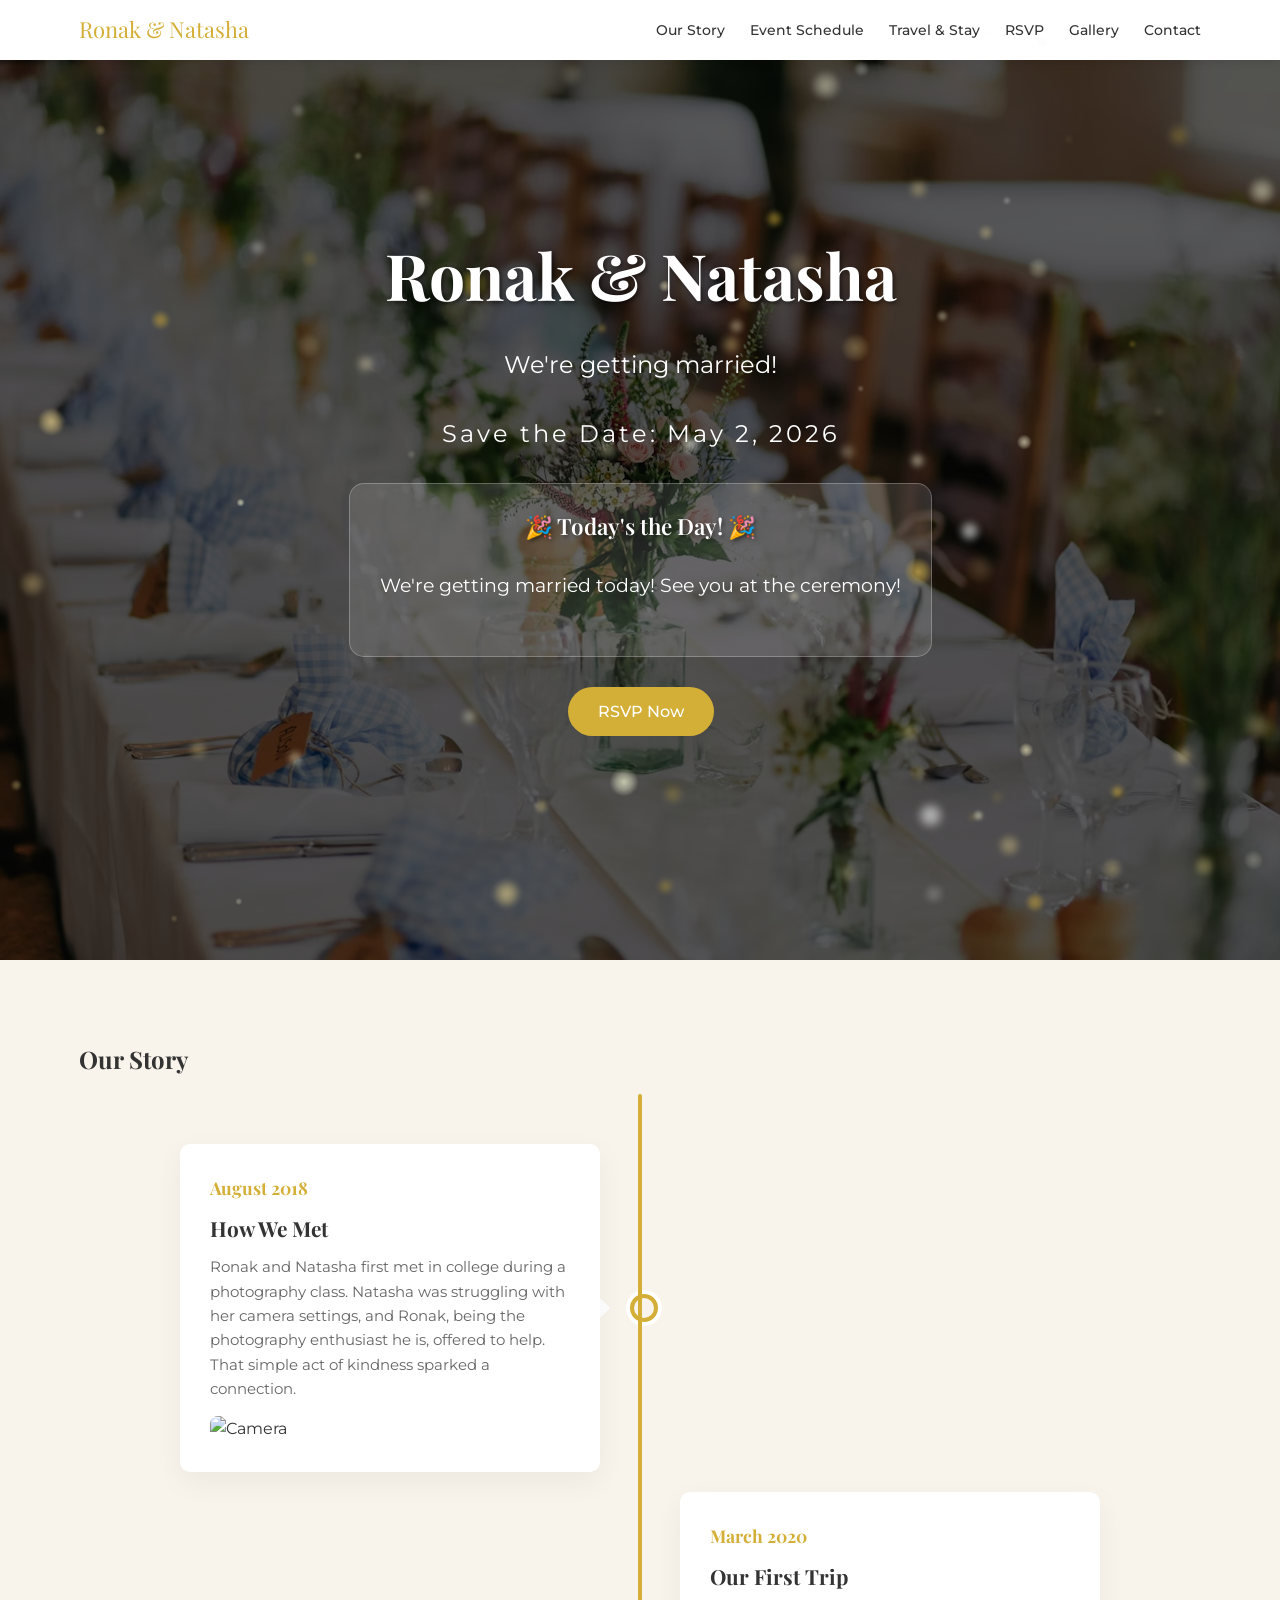
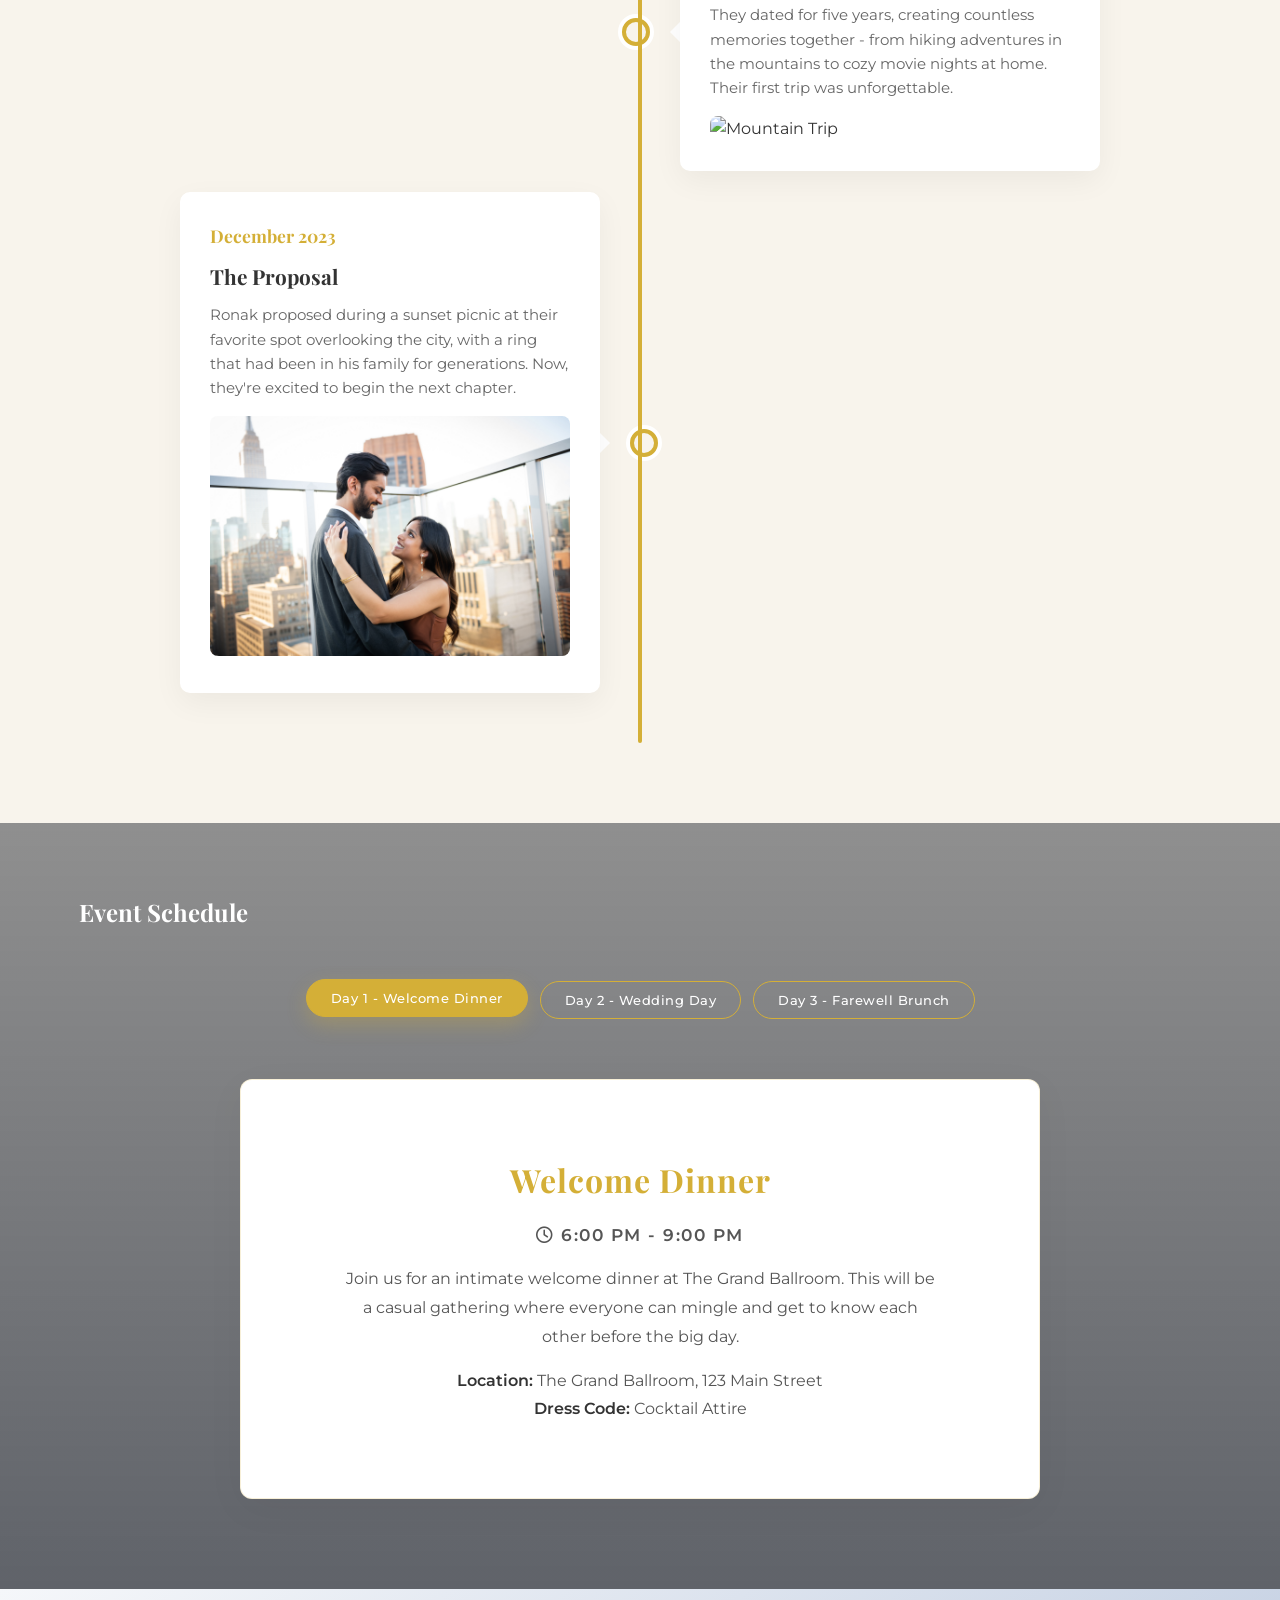
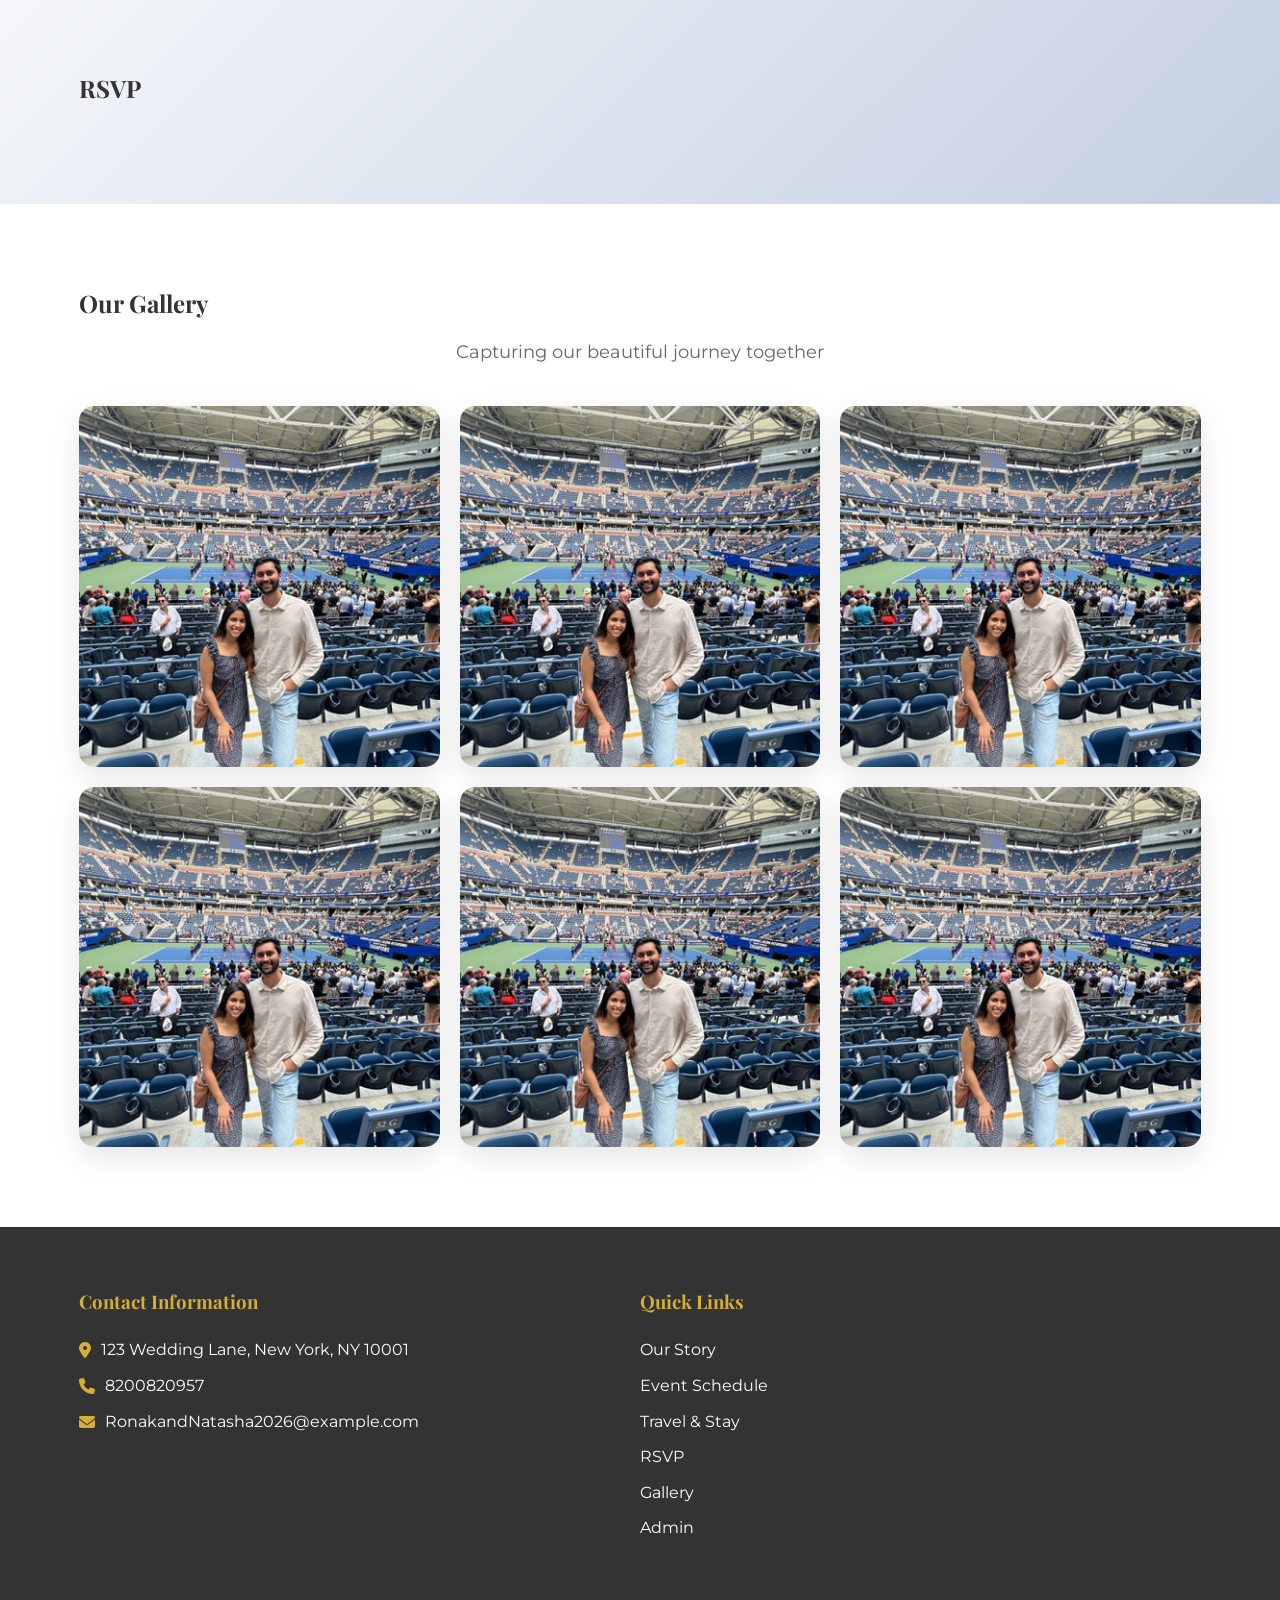
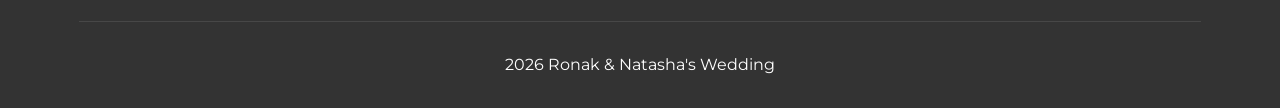
==== index.html @ 539becfe "Extracted CSS and JS into separate folder structure" ====
<!DOCTYPE html>
<html lang="en">

<head>
    <meta charset="UTF-8">
    <meta name="viewport" content="width=device-width, initial-scale=1.0">
    <title>Wedding Celebration | Ronak & Natasha</title>
    <link rel="icon" type="image/jpeg" href="images/welcome.jpg">
    <link rel="stylesheet" href="https://cdnjs.cloudflare.com/ajax/libs/font-awesome/6.4.0/css/all.min.css"
        crossorigin="anonymous" referrerpolicy="no-referrer">
    <link
        href="https://fonts.googleapis.com/css2?family=Playfair+Display:wght@400;700&family=Montserrat:wght@300;400;500&display=swap"
        rel="stylesheet">
    <link rel="preload" as="image" href="images/welcome.jpg">
    <script src="https://cdnjs.cloudflare.com/ajax/libs/qrcodejs/1.0.0/qrcode.min.js" crossorigin="anonymous"
        referrerpolicy="no-referrer"></script>
    <script type="text/javascript" src="https://cdn.jsdelivr.net/npm/@emailjs/browser@3/dist/email.min.js"></script>
    <script type="text/javascript">
        (function () {
            emailjs.init("utqDsBsjZjPnP01Ra");
        })();
    </script>
    <script type="module">
        import { initializeApp } from "https://www.gstatic.com/firebasejs/10.9.0/firebase-app.js";
        import { getFirestore, collection, addDoc, getDoc, getDocs, doc, onSnapshot, query, where } from "https://www.gstatic.com/firebasejs/10.9.0/firebase-firestore.js";

        // Your web app's Firebase configuration
        // TODO: Replace with your actual Firebase config
        const firebaseConfig = {
            apiKey: "AIzaSyCOnd3gp0fSkRBlBBg04FDwOn-a1IVwj0g",
            authDomain: "ronak-s-wedding.firebaseapp.com",
            projectId: "ronak-s-wedding",
            storageBucket: "ronak-s-wedding.firebasestorage.app",
            messagingSenderId: "902091649633",
            appId: "1:902091649633:web:d4acc3d736d4174ddff020",
            measurementId: "G-J4VDQL8F51"
        };

        // Initialize Firebase
        const app = initializeApp(firebaseConfig);
        const db = getFirestore(app);

        // Expose db to window so other scripts can access it if needed
        window.db = db;
        window.firebaseImports = { collection, addDoc, getDoc, getDocs, doc, onSnapshot, query, where };
    </script>
    <link rel="stylesheet" href="css/index.css">
</head>

<body style="overflow: hidden;">
    <!-- Floating Circles Canvas -->
    <canvas id="circles-canvas"></canvas>

    <!-- Welcome Splash Screen -->
    <div id="welcome-splash">
        <div class="splash-content">
            <img src="images/welcome.jpg" alt="Welcome to Our Wedding">
            <h2>Welcome to Our Wedding</h2>
            <p>Ronak & Natasha</p>
        </div>
    </div>

    

    <!-- Notification Container -->
    <div id="notificationContainer"></div>

    <!-- Header -->
    <header>
        <div class="container">
            <nav class="navbar">
                <a href="#" class="logo">Ronak & Natasha</a>
                <button class="hamburger" id="hamburger">
                    <i class="fas fa-bars"></i>
                </button>
                <ul class="nav-links" id="nav-links">
                    <li><a href="#our-story">Our Story</a></li>
                    <li><a href="#event-schedule">Event Schedule</a></li>
                    <li><a href="travel.html">Travel & Stay</a></li>
                    <li><a href="#rsvp">RSVP</a></li>
                    <li><a href="#gallery">Gallery</a></li>
                    <li><a href="#contact">Contact</a></li>
                </ul>
            </nav>
        </div>
    </header>

    <!-- Hero Section -->
    <section class="hero">
        <div class="slideshow">
            <div class="slide active"
                style="background-image: url('images/hero1.avif'); background-size: cover; background-position: center;">
            </div>
            <div class="slide"
                style="background-image: url('images/hero2.avif'); background-size: cover; background-position: center;">
            </div>
            <div class="slide"
                style="background-image: url('images/hero3.jpg'); background-size: cover; background-position: center;">
            </div>
        </div>
        <!-- Bokeh particle canvas -->
        <canvas id="bokeh-canvas"></canvas>
        <div class="hero-content animate-on-scroll">
            <h1>Ronak & Natasha</h1>
            <p>We're getting married!</p>
            <p class="save-date">Save the Date: May 2, 2026</p>

            <div class="countdown-container">
                <h3>Counting Down to Our Special Day</h3>
                <table class="countdown-table">
                    <thead>
                        <tr>
                            <th>Days</th>
                            <th>Hours</th>
                            <th>Minutes</th>
                            <th>Seconds</th>
                        </tr>
                    </thead>
                    <tbody>
                        <tr>
                            <td id="days">00</td>
                            <td id="hours">00</td>
                            <td id="minutes">00</td>
                            <td id="seconds">00</td>
                        </tr>
                    </tbody>
                </table>
            </div>

            <a href="#rsvp" class="btn">RSVP Now</a>
        </div>
    </section>

    <!-- Our Story -->
    <section id="our-story" class="our-story">
        <div class="container">
            <h2 class="section-title animate-on-scroll">Our Story</h2>
            <div class="timeline">
                <div class="timeline-item timeline-left animate-on-scroll">
                    <div class="timeline-content">
                        <div class="timeline-date">August 2018</div>
                        <h3>How We Met</h3>
                        <p>Ronak and Natasha first met in college during a photography class. Natasha was struggling
                            with her camera settings, and Ronak, being the photography enthusiast he is, offered to
                            help. That simple act of kindness sparked a connection.</p>
                        <img src="https://images.unsplash.com/photo-1511895426328-dc8714191300?auto=format&fit=crop&q=80&w=800"
                            alt="Camera" class="timeline-image">
                    </div>
                </div>
                <div class="timeline-item timeline-right animate-on-scroll">
                    <div class="timeline-content">
                        <div class="timeline-date">March 2020</div>
                        <h3>Our First Trip</h3>
                        <p>They dated for five years, creating countless memories together - from hiking adventures in
                            the mountains to cozy movie nights at home. Their first trip was unforgettable.</p>
                        <img src="https://images.unsplash.com/photo-1464822759023-fed622ff2c3b?auto=format&fit=crop&q=80&w=800"
                            alt="Mountain Trip" class="timeline-image">
                    </div>
                </div>
                <div class="timeline-item timeline-left animate-on-scroll">
                    <div class="timeline-content">
                        <div class="timeline-date">December 2023</div>
                        <h3>The Proposal</h3>
                        <p>Ronak proposed during a sunset picnic at their favorite spot overlooking the city, with a
                            ring that had been in his family for generations. Now, they're excited to begin the next
                            chapter.</p>
                        <img src="images/ronakk.jpg" alt="The Proposal" class="timeline-image">
                    </div>
                </div>
            </div>
        </div>
    </section>

    <!-- Event Schedule -->
    <section id="event-schedule" class="event-schedule">
        <div class="container">
            <h2 class="section-title animate-on-scroll" style="margin-bottom: 50px;">Event Schedule</h2>
            <div class="schedule-tabs animate-on-scroll">
                <button class="tab-btn active" data-tab="day1">Day 1 - Welcome Dinner</button>
                <button class="tab-btn" data-tab="day2">Day 2 - Wedding Day</button>
                <button class="tab-btn" data-tab="day3">Day 3 - Farewell Brunch</button>
            </div>

            <div class="tab-content active animate-on-scroll" id="day1">
                <div class="schedule-item">
                    <h3>Welcome Dinner</h3>
                    <p class="schedule-time"><i class="far fa-clock"></i> 6:00 PM - 9:00 PM</p>
                    <p>Join us for an intimate welcome dinner at The Grand Ballroom. This will be a casual gathering
                        where everyone can mingle and get to know each other before the big day.</p>
                    <p style="margin-bottom: 0;">
                        <strong>Location:</strong> The Grand Ballroom, 123 Main Street<br>
                        <strong>Dress Code:</strong> Cocktail Attire
                    </p>
                </div>
            </div>

            <div class="tab-content animate-on-scroll" id="day2">
                <div class="schedule-item">
                    <h3>Wedding Ceremony</h3>
                    <p class="schedule-time"><i class="far fa-clock"></i> 4:00 PM - 5:00 PM</p>
                    <p>The main event! Witness our union as we exchange vows in a beautiful garden ceremony. We can't
                        wait to share this magical moment with you.</p>
                    <p style="margin-bottom: 0;">
                        <strong>Location:</strong> Rose Garden, Central Park<br>
                        <strong>Dress Code:</strong> Formal Attire
                    </p>
                </div>
            </div>

            <div class="tab-content animate-on-scroll" id="day3">
                <div class="schedule-item">
                    <h3>Farewell Brunch</h3>
                    <p class="schedule-time"><i class="far fa-clock"></i> 10:00 AM - 12:00 PM</p>
                    <p>Join us for a relaxed brunch before we head off on our honeymoon. This is a chance to say goodbye
                        to everyone and share stories from the wedding.</p>
                    <p style="margin-bottom: 0;">
                        <strong>Location:</strong> Garden Terrace, Hotel Luxe<br>
                        <strong>Dress Code:</strong> Casual
                    </p>
                </div>
            </div>
        </div>
    </section>

    <!-- RSVP Section -->
    <section id="rsvp" class="rsvp">
        <div class="container">
            <h2 class="section-title animate-on-scroll">RSVP</h2>

            <!-- Email Status Messages -->
            <div class="email-status email-loading" id="emailLoading" style="display: none;">
                <i class="fas fa-spinner fa-spin"></i> Sending confirmation email...
            </div>

            <div class="email-status email-success" id="emailSuccess" style="display: none;">
                <i class="fas fa-check"></i> <span id="emailSuccessText"></span>
            </div>

            <div class="email-status email-error" id="emailError" style="display: none;">
                <i class="fas fa-exclamation-triangle"></i> <span id="emailErrorText"></span>
            </div>

            <!-- RSVP Form Container -->
            <div id="rsvpFormContainer" class="animate-on-scroll">
                <!-- Form will be loaded here dynamically -->
            </div>

            <!-- QR Container -->
            <div class="qr-container animate-on-scroll" id="qr-container" style="display: none;">
                <h3>Your QR Code</h3>
                <p id="emailStatusMessage">Please save this QR code. You'll need it for check-in at the event.</p>
                <div id="qrcode"></div>
            </div>
        </div>
        </div>
    </section>

    <!-- Gallery Section -->
    <section id="gallery" class="gallery">
        <div class="container">
            <h2 class="section-title animate-on-scroll">Our Gallery</h2>
            <p style="text-align: center; margin-bottom: 40px; font-size: 1.1rem; color: #666;"
                class="animate-on-scroll">
                Capturing our beautiful journey together
            </p>

            <div class="gallery-grid animate-on-scroll">
                <div class="gallery-item" onclick="openLightbox(0)">
                    <img src="images/ronak.JPG">
                    <div class="gallery-overlay">
                        <div class="gallery-title">Our Engagement</div>
                        <div class="gallery-description">The magical moment we said yes</div>
                    </div>
                </div>

                <div class="gallery-item" onclick="openLightbox(1)">
                    <img src="images/ronak.JPG">
                    <div class="gallery-overlay">
                        <div class="gallery-title">Sunset Walks</div>
                        <div class="gallery-description">Evening strolls by the beach</div>
                    </div>
                </div>

                <div class="gallery-item" onclick="openLightbox(2)">
                    <img src="images/ronak.JPG">
                    <div class="gallery-overlay">
                        <div class="gallery-title">Travel Adventures</div>
                        <div class="gallery-description">Exploring the world together</div>
                    </div>
                </div>

                <div class="gallery-item" onclick="openLightbox(3)">
                    <img src="images/ronak.JPG">
                    <div class="gallery-overlay">
                        <div class="gallery-title">Mountain Getaway</div>
                        <div class="gallery-description">Hiking adventures in the hills</div>
                    </div>
                </div>

                <div class="gallery-item" onclick="openLightbox(4)">
                    <img src="images/ronak.JPG" alt="Romantic Dinner">
                    <div class="gallery-overlay">
                        <div class="gallery-title">Romantic Evenings</div>
                        <div class="gallery-description">Candlelit dinners and laughter</div>
                    </div>
                </div>

                <div class="gallery-item" onclick="openLightbox(5)">
                    <img src="images/ronak.JPG">
                    <div class="gallery-overlay">
                        <div class="gallery-title">City Lights</div>
                        <div class="gallery-description">Urban adventures and city dreams</div>
                    </div>
                </div>
            </div>
        </div>
    </section>

    <!-- Lightbox Modal -->
    <div class="lightbox" id="lightbox">
        <button class="lightbox-close" onclick="closeLightbox()">&times;</button>
        <button class="lightbox-nav lightbox-prev" onclick="changeImage(-1)">‹</button>
        <div class="lightbox-content">
            <img class="lightbox-img" id="lightbox-img" src="" alt="">
            <div class="lightbox-caption" id="lightbox-caption"></div>
        </div>
        <button class="lightbox-nav lightbox-next" onclick="changeImage(1)">›</button>
    </div>

    <!-- Footer -->
    <footer id="contact">
        <div class="container">
            <div class="footer-content">
                <div class="footer-section">
                    <h3>Contact Information</h3>
                    <ul class="contact-info">
                        <li><i class="fas fa-map-marker-alt"></i> 123 Wedding Lane, New York, NY 10001</li>
                        <li><i class="fas fa-phone"></i> 8200820957</li>
                        <li><i class="fas fa-envelope"></i> RonakandNatasha2026@example.com</li>
                    </ul>
                </div>
                <div class="footer-section">
                    <h3>Quick Links</h3>
                    <ul class="contact-info">
                        <li><a href="#our-story" style="color: white; text-decoration: none;">Our Story</a></li>
                        <li><a href="#event-schedule" style="color: white; text-decoration: none;">Event Schedule</a>
                        </li>
                        <li><a href="travel.html" style="color: white; text-decoration: none;">Travel & Stay</a></li>
                        <li><a href="#rsvp" style="color: white; text-decoration: none;">RSVP</a></li>
                        <li><a href="#gallery" style="color: white; text-decoration: none;">Gallery</a></li>
                        <li><a href="admin.html" target="_blank" id="admin-link"
                                style="color: white; text-decoration: none;">Admin</a></li>
                    </ul>
                </div>
            </div>
            <div class="copyright">
                <p> 2026 Ronak & Natasha's Wedding</p>
            </div>
        </div>
    </footer>

    

    <!-- Bokeh Particle Animation -->
    

    <!-- ===== PHYSICS CIRCLE ANIMATION ===== -->
    

    <script src="js/index.js"></script>
</body>

</html>
---- css/index.css ----
:root {
    --primary: #d4af37;
    --secondary: #8b7355;
    --accent: #f8f4ec;
    --dark: #333;
    --light: #fff;
}

* {
    margin: 0;
    padding: 0;
    box-sizing: border-box;
    max-width: 100%;
}

body {
    font-family: 'Montserrat', sans-serif;
    line-height: 1.6;
    color: var(--dark);
    background-color: var(--light);
    overflow-x: hidden;
    width: 100vw;
    max-width: 100%;
    /* Hide scrollbar for IE, Edge and Firefox */
    -ms-overflow-style: none;
    /* IE and Edge */
    scrollbar-width: none;
    /* Firefox */
}

/* ===== FLOATING CIRCLE CANVAS OVERLAY ===== */
#circles-canvas {
    position: fixed;
    top: 0;
    left: 0;
    width: 100%;
    height: 100%;
    pointer-events: none;
    z-index: 1;
}

/* Hide circles behind hero (slideshow) and gallery by raising their z-index above circles */
.hero {
    position: relative;
    z-index: 2;
}

.gallery {
    position: relative;
    z-index: 2;
    background: var(--light);
}

/* Content containers: solid backgrounds so circles don't show through cards */
.timeline-content {
    position: relative;
    z-index: 2;
    background: #fff !important;
}


/* Hide scrollbar for Chrome, Safari and Opera */
::-webkit-scrollbar {
    display: none;
}

h1,
h2,
h3,
h4 {
    font-family: 'Playfair Display', serif;
    margin-bottom: 1rem;
}

.container {
    position: relative;
    z-index: 2;
    width: 90%;
    max-width: 1200px;
    margin: 0 auto;
    padding: 0 15px;
}

section {
    padding: 80px 0;
    scroll-margin-top: 70px;
}

.btn {
    display: inline-block;
    padding: 12px 30px;
    background-color: var(--primary);
    color: var(--light);
    border: none;
    border-radius: 30px;
    cursor: pointer;
    font-weight: 500;
    transition: all 0.3s ease;
    text-decoration: none;
}

.btn:hover {
    background-color: var(--secondary);
    transform: translateY(-3px);
    box-shadow: 0 10px 20px rgba(0, 0, 0, 0.1);
}

.countdown-container {
    text-align: center;
    margin: 30px 0;
    padding: 25px 30px;
    background: rgba(255, 255, 255, 0.12);
    border-radius: 15px;
    backdrop-filter: blur(8px);
    border: 1px solid rgba(255, 255, 255, 0.25);
    max-width: 600px;
    margin-left: auto;
    margin-right: auto;
}

.countdown-container h3 {
    color: var(--light);
    margin-bottom: 25px;
    font-family: 'Playfair Display', serif;
    font-size: 1.4rem;
    text-shadow: 2px 2px 4px rgba(0, 0, 0, 0.5);
    font-weight: 600;
}

.countdown-table {
    width: 100%;
    border-collapse: collapse;
    margin: 0 auto;
}

.countdown-table th {
    color: var(--light);
    font-size: 0.85rem;
    font-weight: 500;
    text-transform: uppercase;
    letter-spacing: 2px;
    padding-bottom: 15px;
    text-shadow: 1px 1px 2px rgba(0, 0, 0, 0.5);
}

.countdown-table td {
    padding: 15px 5px;
    font-size: 2.2rem;
    font-weight: 600;
    color: white;
    background: rgba(195, 166, 70, 0.85);
    /* Proper gold */
    border: 1px solid rgba(255, 255, 255, 0.4);
    text-shadow: 1px 1px 2px rgba(0, 0, 0, 0.2);
    min-width: 80px;
}

/* Rounded outer corners for the contiguous gold blocks */
.countdown-table td:first-child {
    border-top-left-radius: 8px;
    border-bottom-left-radius: 8px;
}

.countdown-table td:last-child {
    border-top-right-radius: 8px;
    border-bottom-right-radius: 8px;
}

header {
    position: fixed;
    top: 0;
    left: 0;
    width: 100%;
    height: 60px;
    padding: 0;
    display: flex;
    align-items: center;
    background-color: rgba(255, 255, 255, 0.95);
    box-shadow: 0 2px 10px rgba(0, 0, 0, 0.1);
    transition: background-color 0.3s ease, box-shadow 0.3s ease;
    z-index: 1000;
}

.navbar {
    display: flex;
    justify-content: space-between;
    align-items: center;
    padding: 0;
}

.logo {
    font-family: 'Playfair Display', serif;
    font-size: 22px;
    color: var(--primary);
    text-decoration: none;
}

.nav-links {
    display: flex;
    list-style: none;
}

.nav-links li {
    margin-left: 25px;
}

.nav-links a {
    text-decoration: none;
    color: var(--dark);
    font-weight: 500;
    transition: color 0.3s ease;
    font-size: 14px;
    padding: 8px 0;
}

.nav-links a:hover {
    color: var(--primary);
}

.hamburger {
    display: none;
    background: none;
    border: none;
    font-size: 22px;
    color: var(--dark);
    cursor: pointer;
    padding: 10px;
    margin: 0;
    line-height: 1;
    position: absolute;
    right: 15px;
    top: 50%;
    transform: translateY(-35%);
}

.hero {
    height: 100svh;
    display: flex;
    align-items: center;
    justify-content: center;
    text-align: center;
    color: var(--light);
    position: relative;
    padding-top: 60px;
    margin-top: 60px;
    overflow: hidden;
}

.hero::before {
    content: '';
    position: absolute;
    inset: 0;
    background: linear-gradient(rgba(0, 0, 0, 0.65), rgba(0, 0, 0, 0.65));
    z-index: 0;
    pointer-events: none;
}

/* Bokeh particle canvas overlay */
#bokeh-canvas {
    position: absolute;
    top: 0;
    left: 0;
    width: 100%;
    height: 100%;
    pointer-events: none;
    z-index: 2;
}

/* Ensure hero content sits above the canvas */
.hero-content {
    position: relative;
    z-index: 3;
}

.hero-content {
    max-width: 800px;
    padding: 0 20px;
    margin-top: -40px;
}

.hero h1 {
    font-size: 4rem;
    margin-bottom: 20px;
    text-shadow: 2px 2px 4px rgba(0, 0, 0, 0.5);
}

.hero p {
    font-size: 1.5rem;
    margin-bottom: 30px;
}

.save-date {
    font-size: 1.2rem;
    letter-spacing: 3px;
    margin-top: 20px;
}

.slideshow {
    position: absolute;
    top: 0;
    left: 0;
    width: 100%;
    height: 100%;
    z-index: -1;
}

.slide {
    position: absolute;
    top: 0;
    left: 0;
    width: 100%;
    height: 100%;
    opacity: 0;
    transition: opacity 1s ease-in-out;
    background-size: cover;
    background-position: center;
    background-repeat: no-repeat;
}

.slide.active {
    opacity: 1;
}

.our-story {
    background-color: var(--accent);
}

.story-content {
    display: flex;
    align-items: center;
    gap: 50px;
}

.story-text {
    flex: 1;
}

.story-image {
    flex: 1;
    border-radius: 10px;
    overflow: hidden;
    box-shadow: 0 15px 30px rgba(0, 0, 0, 0.1);
}

.story-image img {
    width: 100%;
    height: auto;
    display: block;
}

.event-schedule {
    background: linear-gradient(rgba(7, 7, 7, 0.45), rgba(10, 15, 25, 0.65)), url('../images/wedd.jpg') center/cover no-repeat;
    position: relative;
    z-index: 2;
    padding-top: 70px;
    padding-bottom: 70px;
}

.event-schedule h2.section-title {
    color: #ffffff !important;
    /* Forces title to be white over the dark overlay */
}

.schedule-tabs {
    display: flex;
    justify-content: center;
    margin-bottom: 15px;
    gap: 12px;
    flex-wrap: wrap;
}

.tab-btn {
    padding: 10px 24px;
    background-color: transparent;
    border: 1px solid var(--primary);
    color: #ffffff;
    /* Readable text against the dark overlay */
    border-radius: 30px;
    cursor: pointer;
    transition: all 0.4s ease;
    font-weight: 500;
    font-family: 'Montserrat', sans-serif;
    text-align: center;
    letter-spacing: 0.5px;
    -webkit-tap-highlight-color: transparent;
}

.tab-btn.active,
.tab-btn:hover {
    background-color: var(--primary);
    color: var(--light);
    border-color: var(--primary);
    box-shadow: 0 8px 20px rgba(212, 175, 55, 0.3);
    transform: translateY(-2px);
}

.tab-content {
    display: none;
}

.tab-content.active {
    display: block;
    animation: fadeIn 0.6s ease;
}

.schedule-item {
    background-color: var(--light);
    border: 1px solid rgba(212, 175, 55, 0.2);
    padding: 50px 40px;
    border-radius: 12px;
    max-width: 800px;
    /* Force an absolute minimum 60px top margin so it NEVER touches the tabs on mobile! */
    margin: 60px auto 20px auto;
    box-shadow: 0 10px 40px rgba(0, 0, 0, 0.04);
    transition: all 0.4s ease;
    color: var(--dark);
    display: flex;
    flex-direction: column;
    align-items: center;
    justify-content: center;
    /* keep content looking balanced in taller card */
    text-align: center;
    min-height: 420px;
    /* Lock overall height so the background image doesn't scale/jump when text size changes! */
}

.schedule-item:hover {
    transform: translateY(-5px);
    box-shadow: 0 15px 50px rgba(0, 0, 0, 0.08);
    border-color: rgba(212, 175, 55, 0.4);
}

.schedule-item h3 {
    color: var(--primary);
    font-family: 'Playfair Display', serif;
    font-size: 2rem;
    margin-bottom: 15px;
    letter-spacing: 1px;
}

.schedule-time {
    font-weight: 600;
    color: var(--secondary);
    margin-bottom: 25px;
    font-size: 1.05rem;
    letter-spacing: 1.5px;
    text-transform: uppercase;
}

.schedule-item p {
    line-height: 1.8;
    margin-bottom: 15px;
    color: #555;
    max-width: 600px;
}

.schedule-item strong {
    color: var(--dark);
    font-weight: 600;
}

.emoji-bounce {
    display: inline-block;
    animation: bounce 2s infinite;
}

@keyframes bounce {

    0%,
    20%,
    50%,
    80%,
    100% {
        transform: translateY(0);
    }

    40% {
        transform: translateY(-8px);
    }

    60% {
        transform: translateY(-4px);
    }
}

/* Travel Section Styles */
.travel {
    background-color: var(--light);
}

.travel-grid {
    display: grid;
    grid-template-columns: repeat(auto-fit, minmax(300px, 1fr));
    gap: 30px;
    margin-top: 30px;
}

.travel-card {
    background: white;
    padding: 40px 30px;
    border-radius: 15px;
    box-shadow: 0 10px 30px rgba(0, 0, 0, 0.05);
    text-align: center;
    transition: transform 0.3s ease;
    border: 1px solid rgba(0, 0, 0, 0.05);
}

.travel-card:hover {
    transform: translateY(-10px);
    box-shadow: 0 15px 40px rgba(0, 0, 0, 0.1);
}

.travel-icon {
    font-size: 3rem;
    color: var(--primary);
    margin-bottom: 20px;
}

.travel-card h3 {
    margin-bottom: 15px;
    color: var(--dark);
}

.travel-card p {
    color: #666;
    margin-bottom: 10px;
    font-size: 0.95rem;
}

.btn-small {
    padding: 8px 20px;
    font-size: 0.9rem;
}

.rsvp {
    background: linear-gradient(135deg, #f5f7fa 0%, #c3cfe2 100%);
}

.rsvp-form {
    max-width: 800px;
    margin: 0 auto;
    background-color: var(--light);
    padding: 40px;
    border-radius: 10px;
    box-shadow: 0 15px 30px rgba(0, 0, 0, 0.1);
}

.form-group {
    margin-bottom: 20px;
}

.form-group label {
    display: block;
    margin-bottom: 8px;
    font-weight: 500;
}

.required::after {
    content: " *";
    color: #dc3545;
}

.form-control {
    width: 100%;
    padding: 12px 15px;
    border: 1px solid #ddd;
    border-radius: 5px;
    font-family: 'Montserrat', sans-serif;
}

.guest-item {
    border: 1px solid #eee;
    padding: 15px;
    border-radius: 5px;
    margin-bottom: 15px;
    position: relative;
}

.remove-guest {
    position: absolute;
    top: 10px;
    right: 10px;
    background: #ff6b6b;
    color: white;
    border: none;
    border-radius: 50%;
    width: 25px;
    height: 25px;
    cursor: pointer;
}

.days-attending {
    display: flex;
    gap: 20px;
    margin-top: 10px;
}

.day-option {
    display: flex;
    align-items: center;
    gap: 5px;
}

.qr-container {
    text-align: center;
    margin-top: 30px;
    display: none;
}

#qrcode {
    display: inline-block;
    margin: 20px 0;
    padding: 20px;
    background: white;
    border-radius: 10px;
    box-shadow: 0 5px 15px rgba(0, 0, 0, 0.1);
}

.success-message {
    background: #d4edda;
    color: #155724;
    padding: 15px;
    border-radius: 5px;
    margin: 20px 0;
    border: 1px solid #c3e6cb;
    display: none;
}

.email-status {
    padding: 15px;
    border-radius: 5px;
    margin: 15px 0;
    display: none;
    word-wrap: break-word;
    overflow-wrap: break-word;
}

.email-success {
    background: #d4edda;
    color: #155724;
    border: 1px solid #c3e6cb;
}

.email-error {
    background: #f8d7da;
    color: #721c24;
    border: 1px solid #f5c6cb;
}

.email-loading {
    background: #fff3cd;
    color: #856404;
    border: 1px solid #ffeaa7;
}

.gallery {
    background-color: var(--light);
}

.gallery-grid {
    display: grid;
    grid-template-columns: repeat(auto-fit, minmax(280px, 1fr));
    gap: 20px;
    margin-top: 40px;
}

.gallery-item {
    position: relative;
    border-radius: 15px;
    overflow: hidden;
    box-shadow: 0 10px 30px rgba(0, 0, 0, 0.1);
    transition: all 0.3s ease;
    cursor: pointer;
    aspect-ratio: 1;
}

.gallery-item img {
    width: 100%;
    height: 100%;
    object-fit: cover;
    transition: transform 0.3s ease;
}

.gallery-item:hover img {
    transform: scale(1.1);
}

.gallery-overlay {
    position: absolute;
    bottom: 0;
    left: 0;
    right: 0;
    background: linear-gradient(transparent, rgba(0, 0, 0, 0.8));
    color: white;
    padding: 30px 20px 20px;
    transform: translateY(100%);
    transition: transform 0.3s ease;
}

.gallery-item:hover .gallery-overlay {
    transform: translateY(0);
}

.gallery-title {
    font-size: 1.2rem;
    font-weight: 600;
    margin-bottom: 5px;
}

.gallery-description {
    font-size: 0.9rem;
    opacity: 0.9;
}

.lightbox {
    display: none;
    position: fixed;
    top: 0;
    left: 0;
    width: 100%;
    height: 100%;
    background: rgba(0, 0, 0, 0.9);
    z-index: 10000;
    justify-content: center;
    align-items: center;
}

.lightbox-content {
    max-width: 90%;
    max-height: 90%;
    position: relative;
}

.lightbox-img {
    width: 100%;
    height: auto;
    border-radius: 10px;
    box-shadow: 0 20px 60px rgba(0, 0, 0, 0.3);
}

.lightbox-close {
    position: absolute;
    top: -40px;
    right: 0;
    background: none;
    border: none;
    color: white;
    font-size: 2rem;
    cursor: pointer;
    transition: color 0.3s ease;
}

.lightbox-close:hover {
    color: var(--primary);
}

.lightbox-nav {
    position: absolute;
    top: 50%;
    transform: translateY(-50%);
    background: rgba(255, 255, 255, 0.2);
    border: none;
    color: white;
    font-size: 2rem;
    width: 50px;
    height: 50px;
    border-radius: 50%;
    cursor: pointer;
    transition: all 0.3s ease;
    display: flex;
    align-items: center;
    justify-content: center;
}

.lightbox-nav:hover {
    background: var(--primary);
    transform: translateY(-50%) scale(1.1);
}

.lightbox-prev {
    left: 20px;
}

.lightbox-next {
    right: 20px;
}

.lightbox-caption {
    position: absolute;
    bottom: -50px;
    left: 0;
    right: 0;
    text-align: center;
    color: white;
    font-size: 1.1rem;
}

footer {
    background-color: var(--dark);
    color: var(--light);
    padding: 60px 0 30px;
}

.footer-content {
    display: flex;
    justify-content: space-between;
    flex-wrap: wrap;
    margin-bottom: 40px;
}

.footer-section {
    flex: 1;
    min-width: 250px;
    margin-bottom: 30px;
}

.footer-section h3 {
    color: var(--primary);
    margin-bottom: 20px;
}

.contact-info {
    list-style: none;
}

.contact-info li {
    margin-bottom: 10px;
    display: flex;
    align-items: flex-start;
    word-break: break-word;
    overflow-wrap: anywhere;
}

.contact-info i {
    margin-right: 10px;
    color: var(--primary);
    margin-top: 5px;
}

.social-links {
    display: flex;
    gap: 15px;
    margin-top: 20px;
}

.social-links a {
    color: var(--light);
    font-size: 18px;
    transition: color 0.3s ease;
}

.social-links a:hover {
    color: var(--primary);
}

.copyright {
    text-align: center;
    padding-top: 30px;
    border-top: 1px solid rgba(255, 255, 255, 0.1);
}

@keyframes fadeIn {
    from {
        opacity: 0;
    }

    to {
        opacity: 1;
    }
}

.attendance-options {
    display: flex;
    gap: 20px;
    margin: 15px 0;
}

.attendance-option {
    display: flex;
    align-items: center;
    gap: 8px;
}

.attendance-option input[type="radio"] {
    margin: 0;
}

.error-message {
    color: #dc3545;
    font-size: 0.875rem;
    margin-top: 5px;
    display: none;
}

@media (max-width: 768px) {
    html {
        font-size: 100%;
    }

    .hamburger {
        display: block;
        position: absolute;
        top: 12px;
        right: 15px;
    }

    .nav-links {
        position: absolute;
        top: 60px;
        left: 0;
        width: 100%;
        background-color: white;
        flex-direction: column;
        align-items: center;
        padding: 20px 0;
        box-shadow: 0 5px 10px rgba(0, 0, 0, 0.1);
        transform: translateY(-150%);
        transition: transform 0.3s ease-in-out;
        z-index: 1000;
    }

    .nav-links.active {
        transform: translateY(0);
    }

    .nav-links li {
        margin: 15px 0;
    }

    .navbar {
        position: relative;
        width: 100%;
    }

    .logo {
        font-size: 1.1rem;
        max-width: 70%;
        word-wrap: break-word;
    }

    header {
        padding: 0 15px;
    }

    .hero {
        padding-top: 60px;
        height: calc(100svh - 60px);
    }

    .hero-content {
        margin-top: 0;
    }

    .hero h1 {
        font-size: 3.5rem;
    }

    .hero p {
        font-size: 1.5rem;
    }

    .save-date {
        font-size: 1.3rem;
    }

    .countdown-container {
        padding: 20px 15px;
        margin: 20px 0;
    }

    .countdown-container h3 {
        font-size: 1.2rem;
        margin-bottom: 20px;
    }

    .countdown-table td {
        font-size: 1.8rem;
        padding: 12px 5px;
        min-width: 70px;
    }

    .countdown-table th {
        font-size: 0.8rem;
    }

    .story-content {
        flex-direction: column;
    }

    .schedule-tabs {
        flex-direction: column;
        align-items: center;
        margin-bottom: 5px;
        /* Added to reduce gap on mobile specifically */
    }

    .tab-btn {
        margin-bottom: 10px;
        /* Reduced from 15px/default to pull text block up */
        width: 100%;
        max-width: 280px;
        text-align: left;
        /* Forces text to align vertically when buttons are full width */
        padding-left: 60px;
        /* Visually centers the left-aligned textblock */
    }

    .gallery-grid {
        grid-template-columns: repeat(3, 1fr);
        gap: 10px;
    }

    .gallery-item {
        aspect-ratio: 1;
    }

    .rsvp-form {
        padding: 15px 10px;
    }

    .form-group .btn {
        width: 100%;
        text-align: center;
        box-sizing: border-box;
    }

    /* Removed global .btn 100% width to match desktop inline-block proportion */

    .days-attending {
        flex-direction: column;
        gap: 10px;
    }

    .attendance-options {
        flex-direction: column;
        gap: 10px;
    }

    .btn {
        padding: 10px 25px;
        font-size: 16px;
    }

    .lightbox-nav {
        width: 40px;
        height: 40px;
        font-size: 1.5rem;
    }

    .lightbox-prev {
        left: 10px;
    }

    .lightbox-next {
        right: 10px;
    }

    .email-status {
        padding: 12px;
        font-size: 0.9rem;
    }

    .form-control {
        padding: 8px 12px;
    }

    section {
        scroll-margin-top: 60px;
    }
}

@media (max-width: 480px) {
    html {
        font-size: 80%;
    }

    .hero h1 {
        font-size: 2.5rem;
    }

    .hero p {
        font-size: 1.2rem;
    }

    .countdown-table td {
        font-size: 1.2rem;
        padding: 8px 2px;
        min-width: 50px;
    }

    .countdown-table th {
        font-size: 0.65rem;
    }

    .gallery .container {
        width: 88%;
        padding: 0 5px;
    }

    .gallery-grid {
        grid-template-columns: repeat(3, 1fr);
        gap: 5px;
    }

    .gallery-title {
        font-size: 0.8rem;
    }

    .gallery-description {
        font-size: 0.6rem;
        display: none;
        /* Hide description on tiny mobile squares */
    }

    .rsvp-form {
        padding: 15px 10px;
    }

    .form-group .btn {
        width: 100%;
        text-align: center;
        box-sizing: border-box;
    }

    .btn {
        width: 100%;
        text-align: center;
        box-sizing: border-box;
        display: block;
    }
}

.rsvp-disabled-message {
    text-align: center;
    padding: 40px 20px;
    background: white;
    border-radius: 10px;
    box-shadow: 0 5px 15px rgba(0, 0, 0, 0.1);
    margin: 20px 0;
    word-wrap: break-word;
    overflow-wrap: break-word;
}

.rsvp-disabled-message h3 {
    color: var(--primary);
    margin-bottom: 20px;
    font-size: 1.5rem;
}

.rsvp-disabled-message p {
    font-size: 1.1rem;
    line-height: 1.6;
    margin-bottom: 20px;
    max-width: 100%;
    overflow-wrap: break-word;
}

@media (max-width: 768px) {
    .rsvp-disabled-message {
        padding: 30px 15px;
    }

    .rsvp-disabled-message h3 {
        font-size: 1.3rem;
    }

    .rsvp-disabled-message p {
        font-size: 1rem;
    }
}

/* Notification styles */
.notification {
    position: fixed;
    top: 20px;
    right: 20px;
    background: var(--primary);
    color: white;
    padding: 15px 20px;
    border-radius: 5px;
    box-shadow: 0 4px 12px rgba(0, 0, 0, 0.2);
    z-index: 9999;
    animation: slideIn 0.3s ease;
    max-width: 300px;
}

@keyframes slideIn {
    from {
        transform: translateX(100%);
        opacity: 0;
    }

    to {
        transform: translateX(0);
        opacity: 1;
    }
}

@keyframes slideOut {
    from {
        transform: translateX(0);
        opacity: 1;
    }

    to {
        transform: translateX(100%);
        opacity: 0;
    }
}

/* Welcome Splash Screen */
#welcome-splash {
    position: fixed;
    top: 0;
    left: 0;
    width: 100%;
    height: 100svh;
    background-color: var(--accent);
    z-index: 10000;
    display: flex;
    align-items: center;
    justify-content: center;
    transition: opacity 0.8s ease-out, visibility 0.8s ease-out;
}

.splash-content {
    text-align: center;
    animation: splashFadeIn 1.5s ease-out;
    padding: 20px;
}

.splash-content img {
    max-width: 90vw;
    max-height: 55vh;
    border-radius: 15px;
    box-shadow: 0 15px 35px rgba(0, 0, 0, 0.15);
    margin-bottom: 30px;
    object-fit: cover;
}

.splash-content h2 {
    font-size: 2.8rem;
    color: var(--primary);
    margin-bottom: 10px;
    font-family: 'Playfair Display', serif;
}

.splash-content p {
    letter-spacing: 4px;
    color: var(--secondary);
    font-weight: 500;
    text-transform: uppercase;
}

@keyframes splashFadeIn {
    from {
        opacity: 0;
        transform: translateY(20px);
    }

    to {
        opacity: 1;
        transform: translateY(0);
    }
}

/* Scroll Animations */
.animate-on-scroll {
    opacity: 0;
    transform: translateY(40px);
    transition: opacity 0.8s cubic-bezier(0.5, 0, 0, 1), transform 0.8s cubic-bezier(0.5, 0, 0, 1);
    will-change: opacity, transform;
}

.animate-on-scroll.is-visible {
    opacity: 1;
    transform: translateY(0);
}

/* Staggered delays for gallery grid */
.gallery-grid .gallery-item:nth-child(1) {
    transition-delay: 0.1s;
}

.gallery-grid .gallery-item:nth-child(2) {
    transition-delay: 0.2s;
}

.gallery-grid .gallery-item:nth-child(3) {
    transition-delay: 0.3s;
}

.gallery-grid .gallery-item:nth-child(4) {
    transition-delay: 0.4s;
}

.gallery-grid .gallery-item:nth-child(5) {
    transition-delay: 0.5s;
}

.gallery-grid .gallery-item:nth-child(6) {
    transition-delay: 0.6s;
}

/* Timeline Styles */
.timeline {
    position: relative;
    z-index: 2;
    max-width: 1000px;
    margin: 0 auto;
    padding: 40px 0;
}

.timeline::after {
    content: '';
    position: absolute;
    width: 4px;
    background-color: var(--primary);
    top: 0;
    bottom: 0;
    left: 50%;
    margin-left: -2px;
    border-radius: 2px;
}

.timeline-item {
    padding: 10px 40px;
    position: relative;
    background-color: transparent;
    width: 50%;
    box-sizing: border-box;
}

.timeline-item::after {
    content: '';
    position: absolute;
    width: 20px;
    height: 20px;
    right: -18px;
    background-color: var(--accent);
    border: 4px solid var(--primary);
    top: 50%;
    transform: translateY(-50%);
    border-radius: 50%;
    z-index: 1;
    box-shadow: 0 0 0 4px white;
}

.timeline-left {
    left: 0;
}

.timeline-right {
    left: 50%;
}

.timeline-left::before {
    content: " ";
    height: 0;
    position: absolute;
    top: 50%;
    width: 0;
    z-index: 1;
    right: 30px;
    border: medium solid white;
    border-width: 10px 0 10px 10px;
    border-color: transparent transparent transparent white;
    transform: translateY(-50%);
}

.timeline-right::before {
    content: " ";
    height: 0;
    position: absolute;
    top: 50%;
    width: 0;
    z-index: 1;
    left: 30px;
    border: medium solid white;
    border-width: 10px 10px 10px 0;
    border-color: transparent white transparent transparent;
    transform: translateY(-50%);
}

.timeline-right::after {
    left: -18px;
}

.timeline-content {
    padding: 30px;
    background-color: white;
    position: relative;
    border-radius: 10px;
    box-shadow: 0 10px 30px rgba(0, 0, 0, 0.05);
    transition: transform 0.3s ease, box-shadow 0.3s ease;
}

.timeline-content:hover {
    transform: translateY(-5px);
    box-shadow: 0 15px 40px rgba(0, 0, 0, 0.1);
}

.timeline-date {
    color: var(--primary);
    font-weight: bold;
    font-size: 1.1rem;
    margin-bottom: 10px;
    font-family: 'Playfair Display', serif;
}

.timeline-content h3 {
    margin-bottom: 10px;
    font-size: 1.3rem;
    color: var(--dark);
}

.timeline-content p {
    color: #666;
    font-size: 0.95rem;
}

.timeline-image {
    width: 100%;
    border-radius: 8px;
    margin-top: 15px;
    object-fit: cover;
    max-height: 250px;
    transition: transform 0.3s ease;
}

@media screen and (max-width: 768px) {
    .timeline {
        padding: 20px 0;
    }

    .timeline::after {
        left: 31px !important;
    }

    .timeline-item {
        width: 100% !important;
        padding-left: 70px !important;
        padding-right: 25px !important;
    }

    .timeline-left::before,
    .timeline-right::before {
        left: 60px !important;
        right: auto !important;
        border: medium solid white !important;
        border-width: 10px 10px 10px 0 !important;
        border-color: transparent white transparent transparent !important;
    }

    .timeline-left::after,
    .timeline-right::after {
        left: 21px !important;
        right: auto !important;
    }

    .timeline-right {
        left: 0% !important;
    }

    .timeline-content {
        padding: 15px 20px !important;
    }

    .timeline-date {
        font-size: 0.95rem !important;
        margin-bottom: 5px !important;
    }

    .timeline-content h3 {
        font-size: 1.15rem !important;
        margin-bottom: 5px !important;
    }

    .timeline-content p {
        font-size: 0.9rem !important;
        line-height: 1.4 !important;
    }

    .timeline-image {
        margin-top: 10px !important;
        max-height: 200px !important;
    }
}

/* Prevent iOS auto-zoom on inputs */
input,
textarea,
select {
    font-size: 16px !important;
}
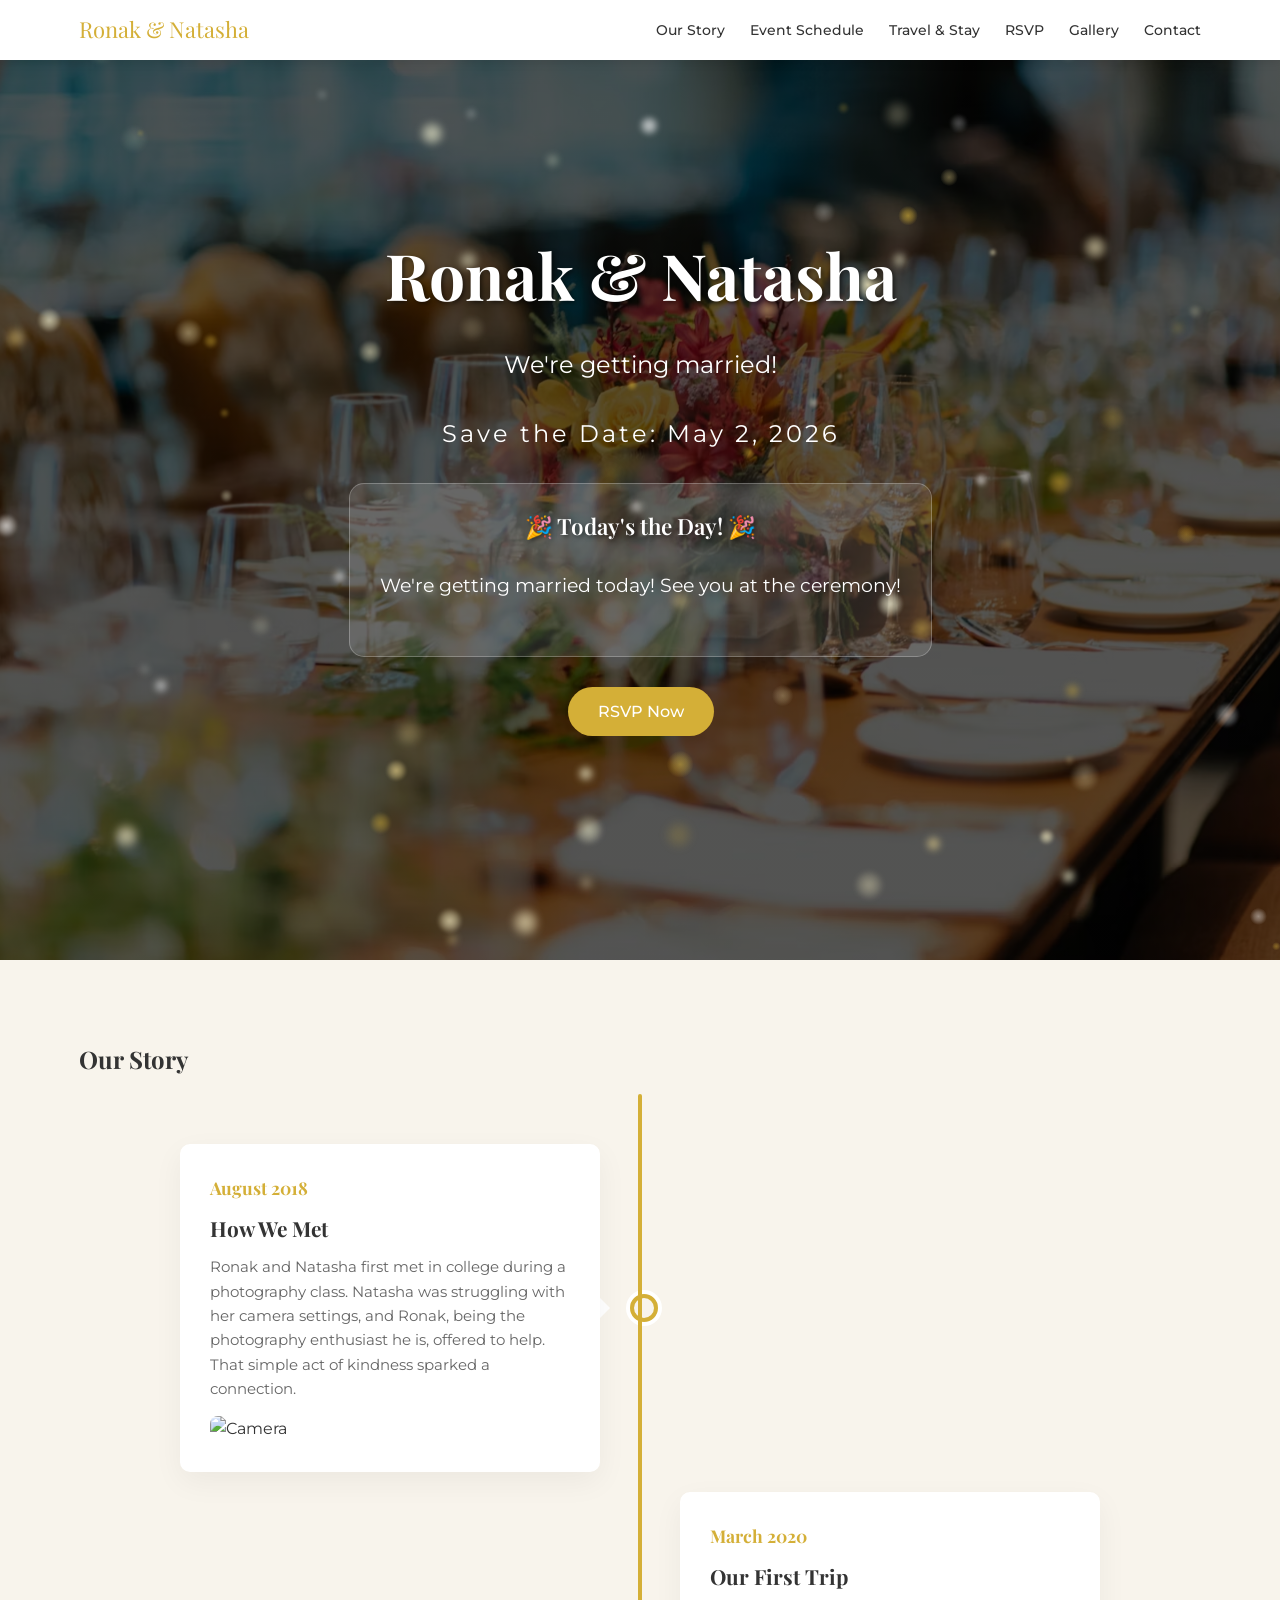
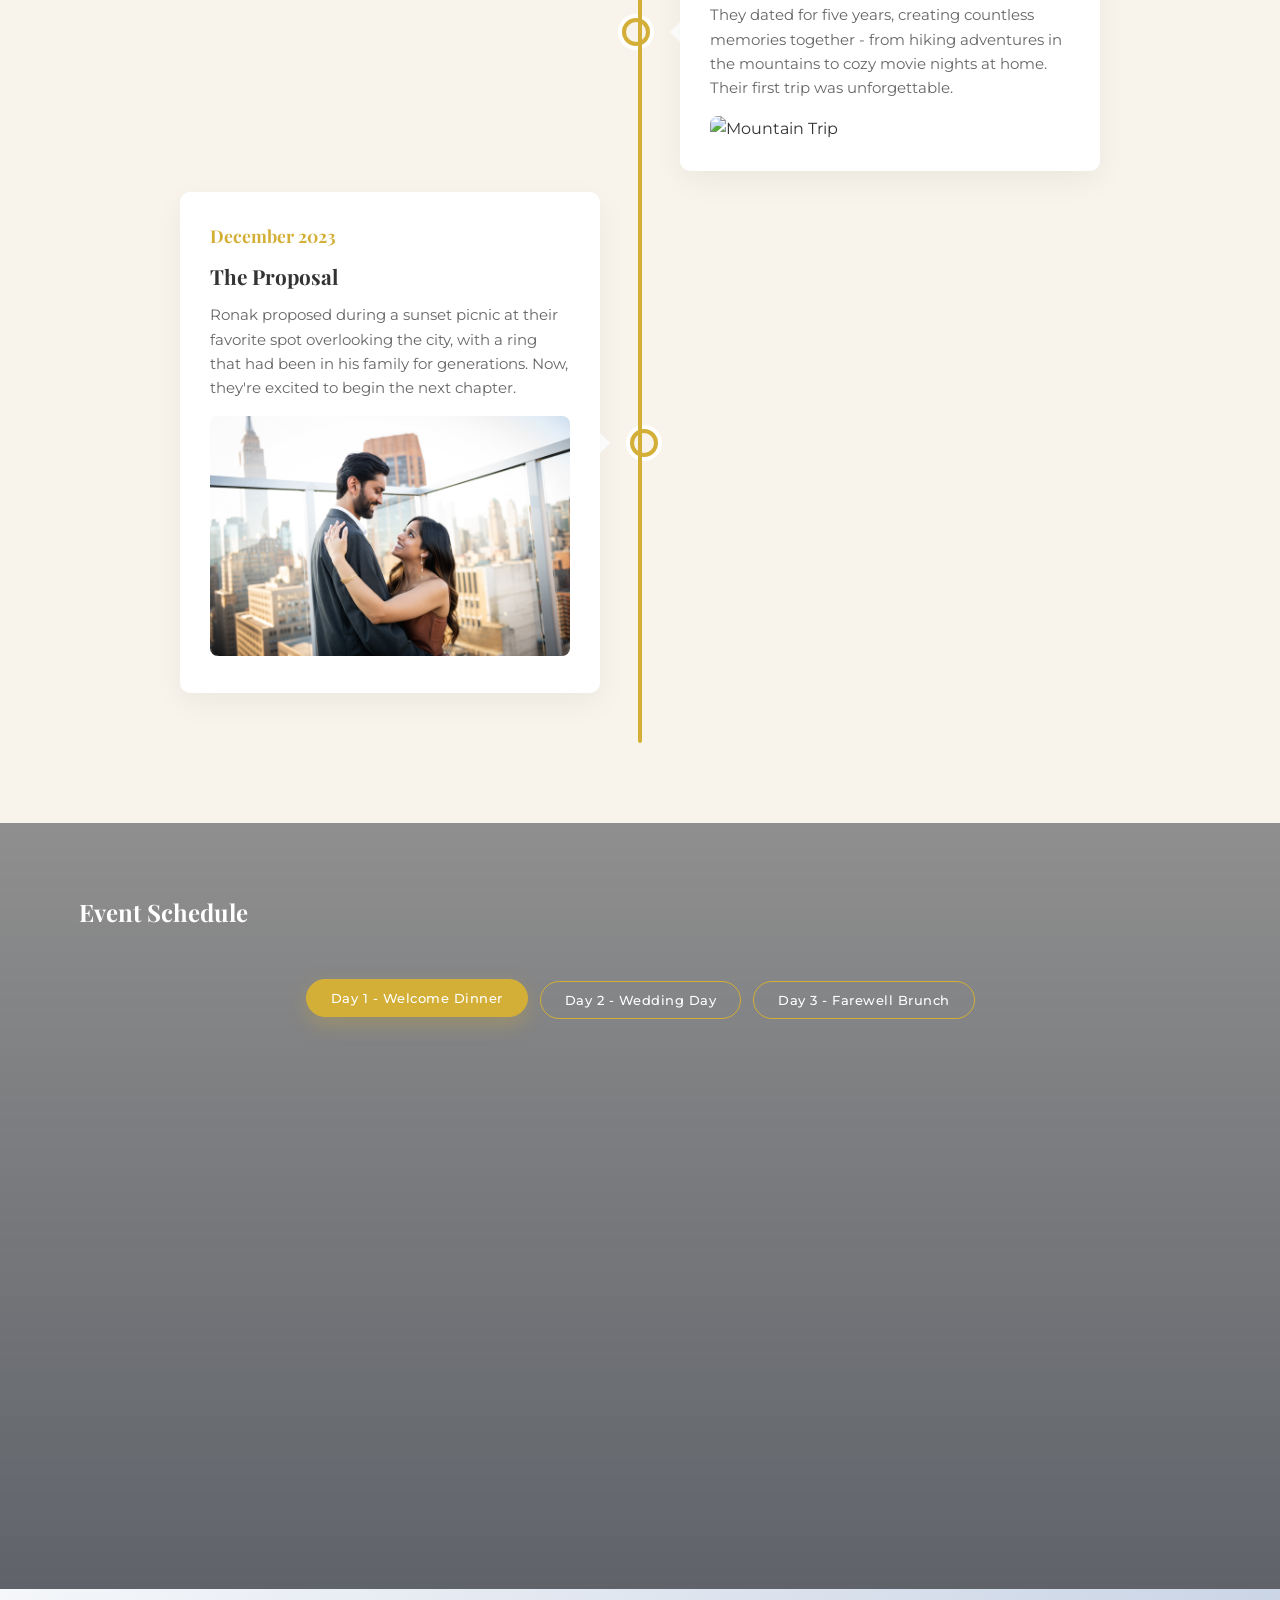
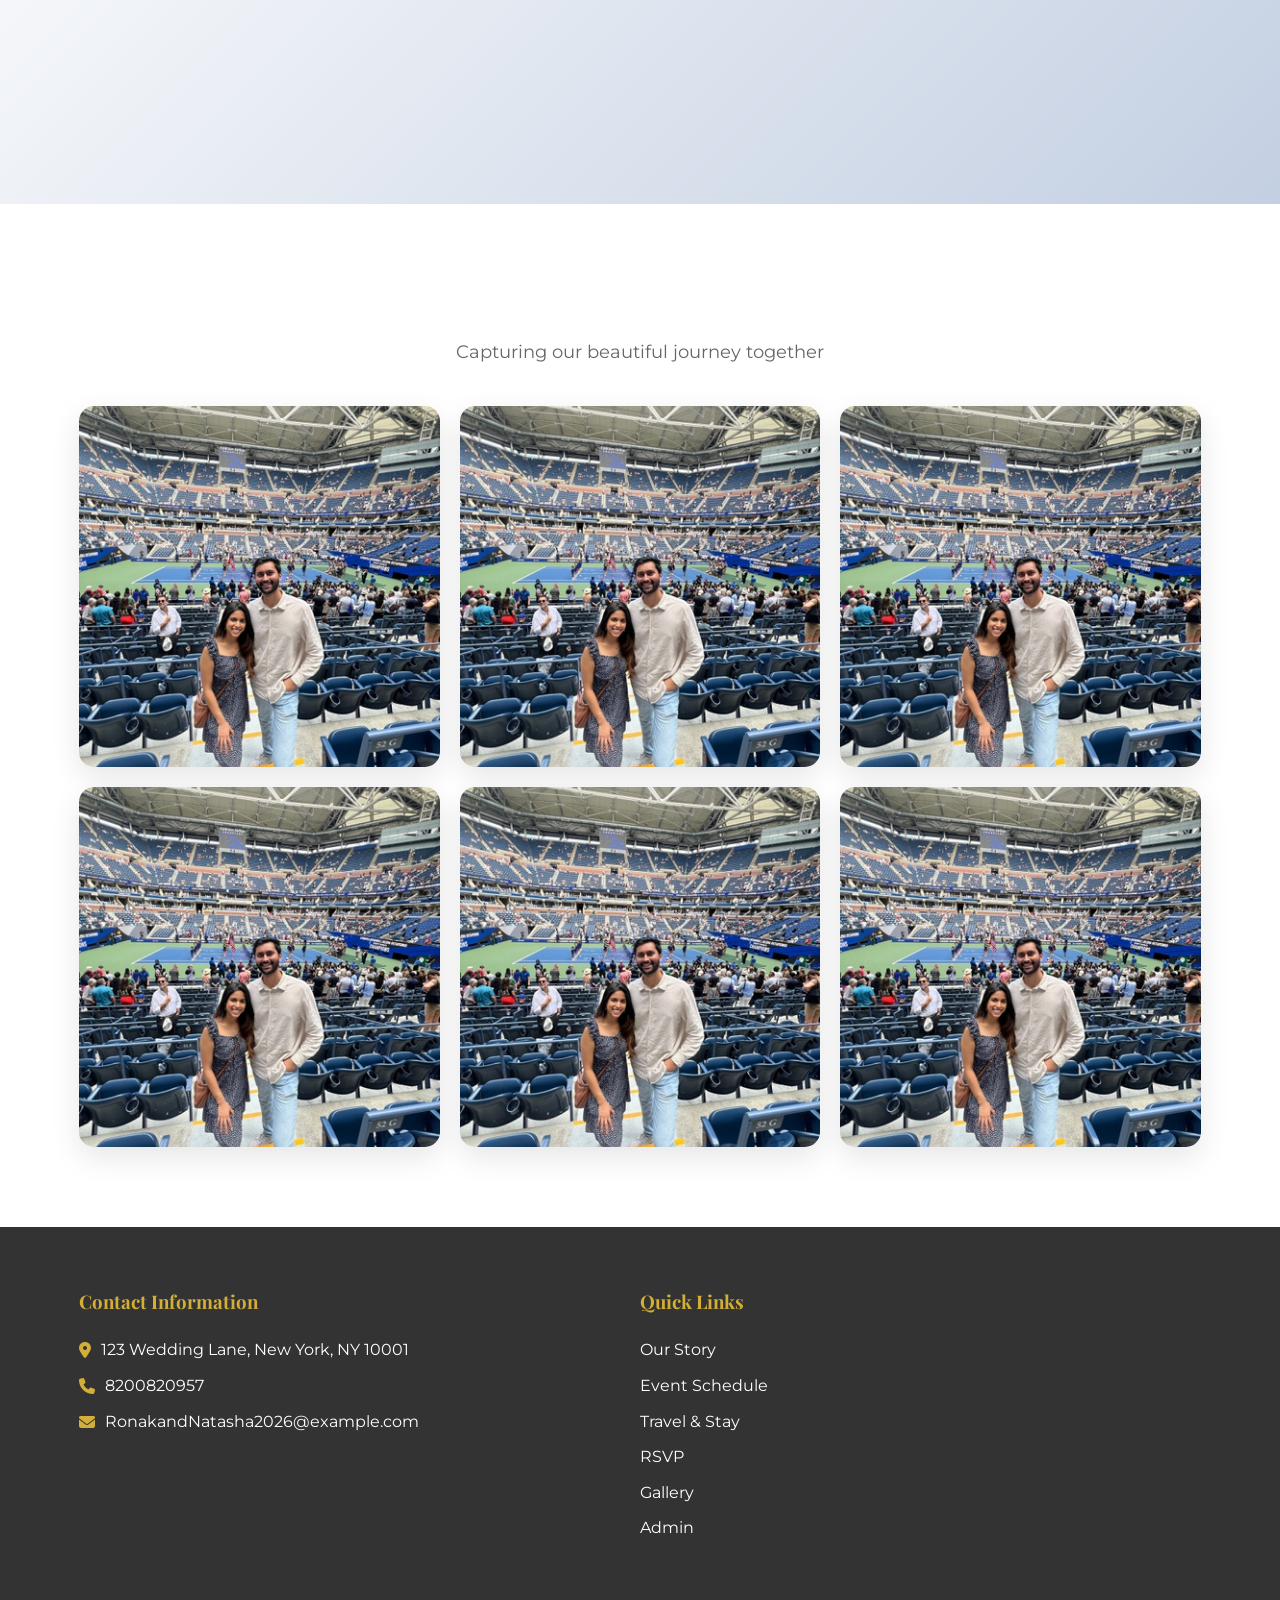
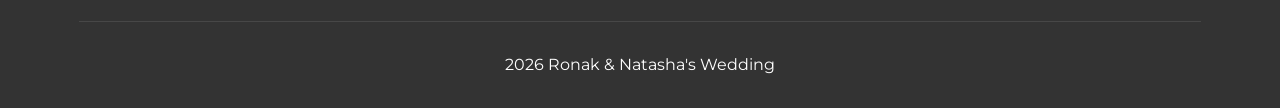
==== commit 01114d03: "Codebase Refactoring: Extracted CSS and JS into separate folder structure" ====
--- a/index.html
+++ b/index.html
@@ -60,7 +60,7 @@
         </div>
     </div>
 
-    
+
 
     <!-- Notification Container -->
     <div id="notificationContainer"></div>
@@ -359,15 +359,15 @@
         </div>
     </footer>
 
-    
+
 
     <!-- Bokeh Particle Animation -->
-    
+
 
     <!-- ===== PHYSICS CIRCLE ANIMATION ===== -->
-    
-
-    <script src="js/index.js"></script>
+
+
+    <script src="js/index.js?v=2"></script>
 </body>
 
 </html>
